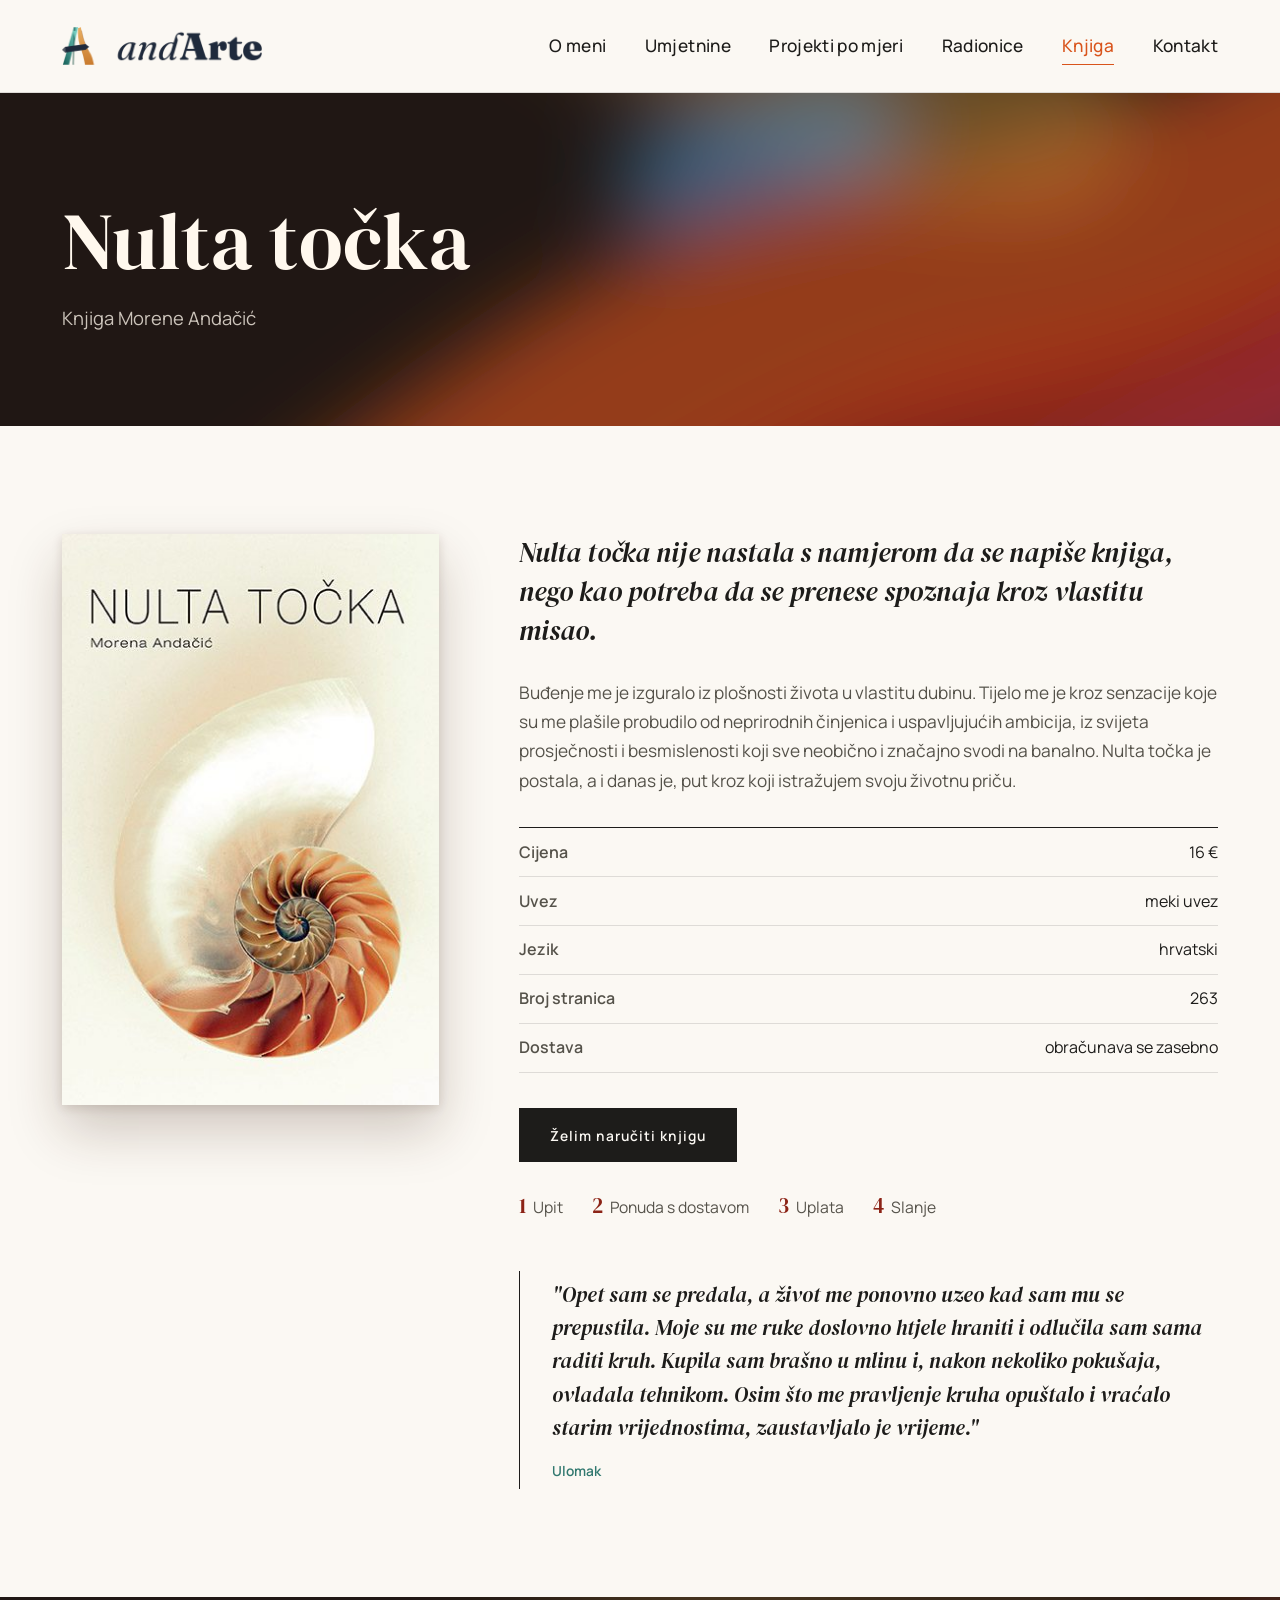
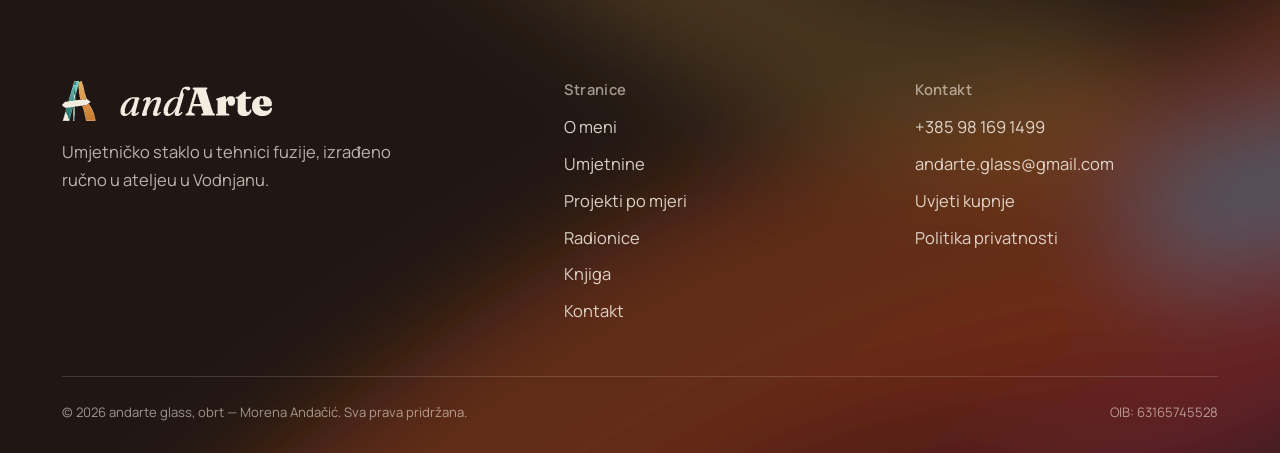
==== knjiga.html @ a436f2ca "added website files" ====
<!doctype html>
<html lang="hr">
<head>
<meta charset="UTF-8">
<meta name="viewport" content="width=device-width, initial-scale=1">
<title>Knjiga Nulta točka — andARTE</title>
<meta name="description" content="andARTE — umjetničko staklo u tehnici fuzije, Morena Andačić">
<link rel="icon" href="favicon.ico" sizes="any">
<link rel="apple-touch-icon" href="images/apple-touch-icon.png">
<link rel="preconnect" href="https://fonts.googleapis.com">
<link rel="preconnect" href="https://fonts.gstatic.com" crossorigin>
<link href="https://fonts.googleapis.com/css2?family=DM+Serif+Display:ital@0;1&family=Manrope:wght@400;500;600;700;800&display=swap" rel="stylesheet">
<link rel="stylesheet" href="css/style.css">
</head>
<body>
<a class="skip-link" href="#main">Preskoči na sadržaj</a>
<header class="site-header">
  <div class="wrap">
    <a href="./" class="brand" aria-label="andARTE — početna"><img src="images/logo-dark.png" alt="andARTE"></a>
    <nav aria-label="Glavni izbornik">
      <ul class="nav-list" id="nav-list">
        <li><a href="o-meni.html">O meni</a></li>
        <li><a href="umjetnine.html">Umjetnine</a></li>
        <li><a href="projekti.html">Projekti po mjeri</a></li>
        <li><a href="radionice.html">Radionice</a></li>
        <li><a href="knjiga.html" aria-current="page">Knjiga</a></li>
        <li><a href="kontakt.html">Kontakt</a></li>
      </ul>
    </nav>
    <button class="hamburger" aria-label="Otvori izbornik" aria-expanded="false" aria-controls="nav-list">
      <span></span><span></span><span></span>
    </button>
  </div>
</header>

<main id="main">
  <section class="page-banner">
    <div class="wrap">
      <h1>Nulta točka</h1>
      <p class="banner-lead">Knjiga Morene Andačić</p>
    </div>
  </section>

  <section class="paper">
    <div class="wrap">
      <div class="book-wrap">
        <div class="book-cover">
          <img src="images/book.jpg" alt="Naslovnica knjige Nulta točka">
        </div>
        <div>
          
          <p>Nulta točka nije nastala s namjerom da se napiše knjiga, nego kao potreba da se prenese spoznaja kroz vlastitu misao.</p>
          <p>Buđenje me je izguralo iz plošnosti života u vlastitu dubinu. Tijelo me je kroz senzacije koje su me plašile probudilo od neprirodnih činjenica i uspavljujućih ambicija, iz svijeta prosječnosti i besmislenosti koji sve neobično i značajno svodi na banalno. Nulta točka je postala, a i danas je, put kroz koji istražujem svoju životnu priču.</p>

          <ul class="book-facts">
            <li><b>Cijena</b> 16 €</li>
            <li><b>Uvez</b> meki uvez</li>
            <li><b>Jezik</b> hrvatski</li>
            <li><b>Broj stranica</b> 263</li>
            <li><b>Dostava</b> obračunava se zasebno</li>
          </ul>

          <a class="btn btn-primary" href="mailto:andarte.glass@gmail.com?subject=Narud%C5%BEba%20%E2%80%94%20Knjiga%20Nulta%20to%C4%8Dka&body=Pozdrav%20Morena%2C%0A%0A%C5%BDeljela%20bih%20naru%C4%8Diti%20knjigu%20%27Nulta%20to%C4%8Dka%27.%20Moja%20adresa%20za%20dostavu%3A%0A%0AHvala%21">Želim naručiti knjigu</a>

          <ol class="mini-steps" style="margin-top:1.6rem;">
            <li><b>1</b>Upit</li>
            <li><b>2</b>Ponuda s dostavom</li>
            <li><b>3</b>Uplata</li>
            <li><b>4</b>Slanje</li>
          </ol>

          <blockquote class="excerpt">
            "Opet sam se predala, a život me ponovno uzeo kad sam mu se prepustila. Moje su me ruke doslovno htjele hraniti i odlučila sam sama raditi kruh. Kupila sam brašno u mlinu i, nakon nekoliko pokušaja, ovladala tehnikom. Osim što me pravljenje kruha opuštalo i vraćalo starim vrijednostima, zaustavljalo je vrijeme."
            <cite>Ulomak</cite>
          </blockquote>
        </div>
      </div>
    </div>
  </section>

</main>

<footer class="site-footer">
  <div class="wrap">
    <div class="footer-grid">
      <div class="footer-brand">
        <img src="images/logo-light.png" alt="andARTE">
        <p>Umjetničko staklo u tehnici fuzije, izrađeno ručno u ateljeu u Vodnjanu.</p>
      </div>
      <div class="footer-col">
        <h2>Stranice</h2>
        <ul>
          <li><a href="o-meni.html">O meni</a></li>
          <li><a href="umjetnine.html">Umjetnine</a></li>
          <li><a href="projekti.html">Projekti po mjeri</a></li>
          <li><a href="radionice.html">Radionice</a></li>
          <li><a href="knjiga.html">Knjiga</a></li>
          <li><a href="kontakt.html">Kontakt</a></li>
        </ul>
      </div>
      <div class="footer-col">
        <h2>Kontakt</h2>
        <ul>
          <li><a href="tel:+385981691499">+385 98 169 1499</a></li>
          <li><a href="mailto:andarte.glass@gmail.com">andarte.glass@gmail.com</a></li>
          <li><a href="terms.html">Uvjeti kupnje</a></li>
          <li><a href="privacy.html">Politika privatnosti</a></li>
        </ul>
      </div>
    </div>
    <div class="footer-bottom">
      <span>&copy; <span id="year">2026</span> andarte glass, obrt — Morena Andačić. Sva prava pridržana.</span>
      <span>OIB: 63165745528</span>
    </div>
  </div>
</footer>

<script src="js/script.js"></script>
</body>
</html>
---- css/style.css ----
/* ===== andARTE — Morena Andačić, umjetničko staklo =====
   Light and elegant base (paper + cream) with the glass colours used as
   accents: molten orange, oxblood, gold and the original teal. */

:root{
  --paper: #FBF8F3;
  --cream: #F3ECE1;
  --white: #FFFFFD;
  --ink: #1D1C1A;
  --ink-soft: #55524A;
  --teal: #31786F;
  --molten: #D9541C;
  --oxblood: #8C2316;
  --gold: #C9973A;
  --night: #201714;          /* used only for the footer and photo backdrops */
  --ivory: #F6EFE4;
  --line: rgba(29,28,26,0.13);
  --serif: "DM Serif Display", "Iowan Old Style", Georgia, serif;
  --sans: "Manrope", -apple-system, BlinkMacSystemFont, "Segoe UI", sans-serif;
  --maxw: 1220px;
  --header-h: 92px;
}

*, *::before, *::after{ box-sizing: border-box; }
html{ scroll-behavior: smooth; }
body{
  margin:0; background: var(--paper); color: var(--ink);
  font-family: var(--sans); font-size: 16.5px; line-height: 1.7;
  -webkit-font-smoothing: antialiased;
}
img{ max-width:100%; display:block; }
a{ color: inherit; text-decoration:none; }
ul, ol{ margin:0; padding:0; list-style:none; }
h1,h2,h3,h4{ font-family: var(--serif); font-weight: 400; line-height: 1.12; margin: 0 0 .5em; letter-spacing: .2px; }
p{ margin: 0 0 1em; color: var(--ink-soft); }
.wrap{ max-width: var(--maxw); margin: 0 auto; padding: 0 32px; }
section{ padding: 96px 0; }
:focus-visible{ outline: 2px solid var(--molten); outline-offset: 3px; }
.visually-hidden{ position:absolute; width:1px; height:1px; overflow:hidden; clip:rect(0 0 0 0); white-space:nowrap; }
.paper{ background: var(--paper); }

/* ===== Buttons ===== */
.btn{
  display:inline-flex; align-items:center; justify-content:center; gap:.5em;
  padding: .95em 1.9em; border-radius: 3px; border: 1px solid transparent;
  font-family: var(--sans); font-weight: 700; font-size: .93rem; letter-spacing: .02em;
  cursor:pointer; white-space:nowrap;
  transition: background-color .2s ease, color .2s ease, border-color .2s ease;
}
.btn-molten, .btn-accent, .btn-primary{ background: var(--molten); color: #fff; }
.btn-molten:hover, .btn-accent:hover, .btn-primary:hover{ background: var(--oxblood); }
.btn-ghost{ border-color: rgba(246,239,228,.75); color: var(--ivory); }
.btn-ghost:hover{ background: var(--ivory); color: var(--ink); }
.btn-outline{ border-color: var(--ink); color: var(--ink); background: transparent; }
.btn-outline:hover{ background: var(--ink); color: var(--paper); }
.btn-sm{ padding: .7em 1.2em; font-size: .86rem; }
.btn-block{ width:100%; }
.link-arrow{ display:inline-block; font-weight:700; color: var(--molten); border-bottom: 2px solid currentColor; padding-bottom: 1px; }
.link-arrow:hover{ color: var(--oxblood); }

/* ===== Header ===== */
.skip-link{ position:absolute; left:-999px; top:0; background: var(--molten); color:#fff; padding:.8em 1.2em; z-index:2000; }
.skip-link:focus{ left:12px; top:12px; }

.site-header{
  position: sticky; top:0; z-index: 500;
  background: rgba(251,248,243,.97);
  border-bottom: 1px solid var(--line);
}
.site-header .wrap{ display:flex; align-items:center; justify-content:space-between; height: var(--header-h); }
.brand img{ height: 38px; width:auto; }
.nav-list{ display:flex; align-items:center; gap: 2.4rem; }
.nav-list a{
  font-size: 1.08rem; font-weight: 600; letter-spacing: .01em; color: var(--ink);
  position:relative; padding: 8px 0; transition: color .2s ease;
}
.nav-list a::after{
  content:""; position:absolute; left:0; right:0; bottom:0; height:2px;
  background: var(--molten); transform: scaleX(0); transform-origin:left; transition: transform .25s ease;
}
.nav-list a:hover{ color: var(--molten); }
.nav-list a:hover::after, .nav-list a[aria-current="page"]::after{ transform: scaleX(1); }
.nav-list a[aria-current="page"]{ color: var(--molten); }

/* on top of the hero photo */
.site-header.over-hero{
  position: absolute; left:0; right:0; border-bottom: none;
  background: linear-gradient(to bottom, rgba(14,8,6,.78) 0%, rgba(14,8,6,.45) 60%, rgba(14,8,6,0) 100%);
}
.site-header.over-hero .nav-list a{ color: #FFF8EE; text-shadow: 0 1px 10px rgba(0,0,0,.6); }
.site-header.over-hero .nav-list a:hover{ color: #FFC58A; }
.site-header.over-hero .hamburger span{ background: #FFF8EE; }

.hamburger{ display:none; flex-direction:column; gap:6px; background:none; border:none; cursor:pointer; padding:10px; }
.hamburger span{ width:28px; height:2px; background: var(--ink); display:block; transition: transform .25s ease, opacity .2s ease; }
.hamburger[aria-expanded="true"] span:nth-child(1){ transform: translateY(8px) rotate(45deg); }
.hamburger[aria-expanded="true"] span:nth-child(2){ opacity:0; }
.hamburger[aria-expanded="true"] span:nth-child(3){ transform: translateY(-8px) rotate(-45deg); }

@media (max-width: 1080px){ .nav-list{ gap: 1.7rem; } .nav-list a{ font-size: 1rem; } }
@media (max-width: 920px){
  :root{ --header-h: 78px; }
  .brand img{ height: 32px; }
  .hamburger{ display:flex; }
  .nav-list{
    position: fixed; inset: var(--header-h) 0 0 0;
    background: var(--paper) url("../images/swoosh-light.svg") right bottom / 160% auto no-repeat;
    flex-direction: column; align-items:flex-start; padding: 2.4rem 32px; gap: 1.3rem;
    transform: translateX(100%); visibility:hidden; transition: transform .3s ease, visibility .3s;
    overflow-y:auto;
  }
  .nav-list.is-open{ transform: translateX(0); visibility: visible; }
  .nav-list a, .site-header.over-hero .nav-list a{ font-family: var(--serif); font-weight: 400; font-size: 2rem; color: var(--ink); text-shadow:none; }
  .site-header.over-hero:has(.nav-list.is-open){ background: var(--night); }
}

/* ===== Hero (home) — the glass close-up ===== */
.hero{
  position: relative; overflow:hidden;
  min-height: 100vh; min-height: 100svh;
  display:flex; align-items:center;
  padding: calc(var(--header-h) + 40px) 0 80px;
  background: var(--night); color: var(--ivory);
}
.hero-bg{
  position:absolute; inset:0;
  background:
    linear-gradient(90deg, rgba(10,5,4,.6) 0%, rgba(10,5,4,.35) 42%, rgba(10,5,4,0) 68%),
    linear-gradient(0deg, rgba(10,5,4,.5) 0%, rgba(10,5,4,0) 30%),
    url("../images/hero-strip-1.jpg") 22% 62% / cover no-repeat;
  animation: kiln-settle 2.4s cubic-bezier(.2,.7,.2,1) both;
}
.hero .wrap{ position:relative; width:100%; }
.hero-copy{ max-width: 600px; animation: rise 1.4s .5s cubic-bezier(.2,.7,.2,1) both; }
.hero h1{
  font-size: clamp(4rem, 9vw, 8.2rem); line-height: .95; letter-spacing: -.005em;
  margin: 0 0 .25em; color: #FFF8EE;
  text-shadow: 0 2px 30px rgba(10,5,4,.55), 0 0 2px rgba(10,5,4,.4);
}
.hero-sub{ font-size: 1.15rem; font-weight: 600; letter-spacing: .04em; color: #F1C27A; margin-bottom: 1.4em; }
.hero-intro{ font-size: 1.12rem; line-height: 1.75; color: rgba(255,248,238,.9); max-width: 44ch; }
.hero-actions{ display:flex; flex-wrap:wrap; gap: 14px; margin-top: 2.2rem; }
@keyframes kiln-settle{ from{ transform: scale(1.08); filter: brightness(.6) saturate(.8); } to{ transform:none; filter:none; } }
@keyframes rise{ from{ opacity:0; transform: translateY(24px); } to{ opacity:1; transform:none; } }
@media (max-width: 720px){
  .hero{ align-items:flex-end; padding-bottom: 56px; }
  .hero-bg{
    background:
      linear-gradient(0deg, rgba(10,5,4,.85) 0%, rgba(10,5,4,.35) 55%, rgba(10,5,4,.15) 100%),
      url("../images/hero-strip-1.jpg") 26% 60% / cover no-repeat;
  }
}

/* ===== Page banner: light paper with colour swooshes ===== */
.page-banner{
  padding: 96px 0 84px;
  background: var(--paper) url("../images/swoosh-light.svg") right center / cover no-repeat;
  border-bottom: 1px solid var(--line);
}
.page-banner h1{ font-size: clamp(2.8rem, 6.5vw, 5rem); color: var(--ink); margin: 0; }
.banner-lead{ font-size: 1.15rem; color: var(--ink-soft); max-width: 50ch; margin: 1rem 0 0; }
@media (max-width: 720px){
  .page-banner{ padding: 64px 0 56px; background-size: 260% auto; background-position: 70% bottom; }
}

/* ===== Home ===== */
.home-about-grid{ display:grid; grid-template-columns: .8fr 1.2fr; gap: 5rem; align-items:center; }
.home-about-photo{ margin:0; }
.home-about-photo img{ width:100%; aspect-ratio: 4/5; object-fit:cover; border-radius: 3px; }
.home-about h2{ font-size: clamp(2.3rem, 4.2vw, 3.4rem); }
.home-about p{ font-size: 1.1rem; max-width: 50ch; }
.home-tiles{ background: var(--cream); }
.tiles{ display:grid; grid-template-columns: repeat(4, 1fr); gap: 28px; }
.tile{ display:block; }
.tile-img{ overflow:hidden; aspect-ratio: 3/4; margin-bottom: 1.1rem; border-radius: 3px; background: var(--paper); }
.tile-img img{ width:100%; height:100%; object-fit:cover; transition: transform .7s cubic-bezier(.2,.7,.2,1); }
.tile:hover .tile-img img{ transform: scale(1.05); }
.tile h3{ font-size: 1.6rem; color: var(--ink); margin-bottom: .3em; transition: color .2s ease; }
.tile:hover h3{ color: var(--molten); }
.tile p{ font-size: .96rem; margin:0; }
@media (max-width: 1000px){ .tiles{ grid-template-columns: repeat(2,1fr); gap: 40px 28px; } .home-about-grid{ gap: 3rem; } }
@media (max-width: 720px){ .home-about-grid{ grid-template-columns: 1fr; } .home-about-photo{ max-width: 380px; } }
@media (max-width: 520px){ .tiles{ grid-template-columns: 1fr; } .tile-img{ aspect-ratio: 4/3; } }

/* ===== O meni ===== */
.about-grid{ display:grid; grid-template-columns: 1fr 1fr; gap: 5rem; align-items:center; }
.about-text p{ font-size: 1.08rem; }
.about-text p:first-child{ font-family: var(--serif); font-size: 1.55rem; line-height: 1.45; color: var(--ink); }
.about-photos{ display:grid; grid-template-columns: 1fr 1fr; gap: 14px; }
.about-photos img{ width:100%; height:100%; object-fit:cover; aspect-ratio: 3/4; border-radius: 3px; }
.about-photos a:nth-child(2){ margin-top: 2.6rem; }
.about-photos a:nth-child(4){ margin-top: -2.6rem; }
@media (max-width: 900px){
  .about-grid{ grid-template-columns: 1fr; gap: 3rem; }
  .about-photos a:nth-child(2), .about-photos a:nth-child(4){ margin-top: 0; }
}

/* ===== Umjetnine ===== */
.steps-band{ padding: 60px 0; background: var(--paper); }
.buy-steps{ display:grid; grid-template-columns: repeat(4, 1fr); gap: 2rem; }
.buy-steps li{ padding-top: 1rem; border-top: 2px solid var(--ink); }
.buy-steps .num{ display:block; font-family: var(--serif); font-size: 2.3rem; line-height:1; color: var(--molten); margin-bottom: .5rem; }
.buy-steps p{ margin:0; font-size: .98rem; color: var(--ink); }
@media (max-width: 860px){ .buy-steps{ grid-template-columns: repeat(2, 1fr); } }
@media (max-width: 480px){ .buy-steps{ grid-template-columns: 1fr; gap: 1.4rem; } }

.art-section{ background: var(--cream); }
.price-note{
  display:inline-block; font-size: .92rem; color: var(--ink-soft); margin: 0 0 2.4rem;
  padding: .6em 1em; background: var(--paper); border-left: 3px solid var(--molten);
}
.art-grid{ display:grid; grid-template-columns: repeat(3, 1fr); gap: 2.2rem; }
.art-card{
  display:flex; flex-direction:column; background: var(--white);
  border-radius: 3px; overflow:hidden; box-shadow: 0 1px 0 var(--line), 0 10px 30px rgba(60,30,15,.06);
}
.art-media{ position:relative; display:block; aspect-ratio: 4/5; overflow:hidden; background: var(--cream); cursor: zoom-in; }
.art-media img{ width:100%; height:100%; object-fit:cover; transition: transform .7s cubic-bezier(.2,.7,.2,1); }
.art-media:hover img{ transform: scale(1.04); }
.art-media .count{ position:absolute; bottom:12px; right:12px; background: rgba(29,28,26,.72); color:#fff; font-size:.75rem; padding:.2em .7em; border-radius: 20px; }
.art-badge{ position:absolute; top:14px; left:14px; background: var(--molten); color:#fff; font-size:.74rem; font-weight:700; letter-spacing:.04em; padding:.3em .8em; border-radius: 20px; }
.art-body{ padding: 1.3rem 1.4rem 1.5rem; display:flex; flex-direction:column; gap:.3rem; flex:1; }
.art-body h3{ font-size: 1.45rem; margin:0; }
.art-dims{ font-size: .86rem; color: var(--ink-soft); }
.art-price{ font-family: var(--serif); font-size: 1.4rem; color: var(--teal); margin-top: .2rem; }
.art-price.sold{ font-family: var(--sans); font-size: .9rem; font-weight: 700; letter-spacing: .04em; color: var(--molten); }
.art-body .art-price + .btn{ margin-top: 1rem; }
@media (max-width: 980px){ .art-grid{ grid-template-columns: repeat(2, 1fr); } }
@media (max-width: 600px){ .art-grid{ grid-template-columns: 1fr; } }

/* ===== Projekti: one frame, sliding photos ===== */
.slider{ outline: none; }
.slider-viewport{ position:relative; overflow:hidden; aspect-ratio: 16/9; max-height: 78vh; width:100%; background: var(--night); border-radius: 3px; touch-action: pan-y; }
.slider-track{ display:flex; height:100%; transition: transform .7s cubic-bezier(.65,.05,.25,1); }
.slide{ position:relative; flex: 0 0 100%; height:100%; margin:0; overflow:hidden; cursor: zoom-in; }
.slide-blur{ position:absolute; inset:-40px; background-position:center; background-size:cover; background-repeat:no-repeat; filter: blur(28px) brightness(.55) saturate(1.2); }
.slide img{ position:relative; width:100%; height:100%; object-fit: contain; }
.slider-btn{
  position:absolute; top:50%; transform: translateY(-50%);
  width:54px; height:54px; border-radius:50%; border:none;
  background: rgba(251,248,243,.9); color: var(--ink);
  font-size: 2rem; line-height:1; cursor:pointer; display:flex; align-items:center; justify-content:center; padding-bottom: 4px;
  box-shadow: 0 4px 16px rgba(0,0,0,.2); transition: background-color .2s ease, color .2s ease;
}
.slider-btn:hover{ background: var(--molten); color:#fff; }
.slider-btn.prev{ left: 20px; }
.slider-btn.next{ right: 20px; }
.slider-foot{ display:flex; align-items:center; justify-content:space-between; gap: 1rem; padding-top: 1rem; }
.slider-count{ font-family: var(--serif); font-size: 1.2rem; white-space: nowrap; }
.slider-dots{ display:flex; flex-wrap:wrap; gap: 8px; }
.dot{ width: 26px; height: 3px; padding:0; border:none; background: var(--line); cursor:pointer; transition: background-color .25s ease, width .25s ease; }
.dot.is-active{ background: var(--molten); width: 44px; }
.dot:hover{ background: var(--ink-soft); }
@media (max-width: 720px){
  .slider-viewport{ aspect-ratio: 4/3; }
  .slider-btn{ width:42px; height:42px; font-size:1.6rem; }
  .slider-btn.prev{ left: 10px; } .slider-btn.next{ right: 10px; }
  .slider-dots{ display:none; }
}

.custom-text{ max-width: 780px; margin: 64px auto 0; }
.custom-text p{ font-size: 1.08rem; }
.custom-text p:first-of-type{ font-family: var(--serif); font-size: 1.5rem; line-height: 1.45; color: var(--ink); }
.custom-text .btn{ margin-top: .6rem; }
.steps-title{ font-family: var(--serif); font-size: 1.5rem; margin: 2.8rem 0 0; color: var(--ink); }
.custom-steps{ display:grid; grid-template-columns: repeat(5, 1fr); gap: 1rem; margin-top: 1.3rem; counter-reset: step; }
.custom-steps li{ border-top: 2px solid var(--ink); padding-top: .9rem; }
.custom-steps li::before{ counter-increment: step; content: counter(step); display:block; font-family: var(--serif); font-size: 1.9rem; line-height:1; color: var(--molten); margin-bottom:.4rem; }
.custom-steps li span{ font-size: .96rem; color: var(--ink); }
@media (max-width: 720px){ .custom-steps{ grid-template-columns: repeat(2, 1fr); row-gap: 1.6rem; } .custom-text{ margin-top: 48px; } }

/* ===== Radionice ===== */
.workshop-card{ display:grid; grid-template-columns: 1fr 1.05fr; gap: 4.5rem; align-items:start; }
.workshop-card + .workshop-card{ margin-top: 96px; }
.workshop-media img{ width:100%; aspect-ratio: 4/5; object-fit: cover; border-radius: 3px; position: sticky; top: calc(var(--header-h) + 24px); }
.workshop-card h3{ font-size: clamp(1.9rem, 3.2vw, 2.5rem); }
.workshop-card p{ font-size: 1.05rem; }
.workshop-meta{ display:flex; flex-wrap:wrap; gap: 1rem 2.4rem; margin: 1.5rem 0; font-size: .98rem; color: var(--ink); }
.workshop-meta div strong{ display:block; font-weight: 700; font-size: .86rem; color: var(--teal); margin-bottom: .1em; }
.workshop-price-table{ width:100%; border-collapse: collapse; margin: 1.5rem 0 2rem; font-size: 1rem; }
.workshop-price-table td{ padding: .75em 0; border-bottom: 1px solid var(--line); color: var(--ink); }
.workshop-price-table tr:first-child td{ border-top: 2px solid var(--ink); }
.workshop-price-table td:last-child{ text-align:right; font-family: var(--serif); font-size: 1.2rem; color: var(--teal); white-space: nowrap; padding-left: 1rem; }
.mini-steps{ display:flex; flex-wrap:wrap; gap: .5rem 1.8rem; margin: 1rem 0 2rem; }
.mini-steps li{ font-size: .98rem; color: var(--ink-soft); }
.mini-steps li b{ font-family: var(--serif); font-weight: 400; font-size: 1.3rem; color: var(--molten); margin-right: .35em; }

/* second workshop has no photo yet: it sits on a soft colour swoosh instead */
.workshop-card.no-photo{
  grid-template-columns: 1fr;
  background:
    linear-gradient(90deg, var(--cream) 0%, var(--cream) 48%, rgba(243,236,225,0) 78%),
    var(--cream) url("../images/swoosh-light.svg") right bottom / cover no-repeat;
  border-radius: 3px; padding: clamp(36px, 6vw, 80px);
}
.workshop-card.no-photo > div{ max-width: 720px; }
.workshop-card.no-photo .steps-title{ font-size: 1.35rem; margin-top: 1rem; }
@media (max-width: 900px){
  .workshop-card{ grid-template-columns: 1fr; gap: 2.4rem; }
  .workshop-media img{ position: static; aspect-ratio: 4/3; }
  .workshop-card.no-photo{ background: var(--cream); }
}

/* ===== Knjiga ===== */
.book-wrap{ display:grid; grid-template-columns: .7fr 1.3fr; gap: 5rem; align-items:start; }
.book-cover img{ border-radius: 3px; box-shadow: 0 26px 50px rgba(60,30,15,.22), 0 3px 10px rgba(60,30,15,.14); }
.book-wrap p{ font-size: 1.08rem; }
.book-wrap > div:last-child > p:first-of-type{ font-family: var(--serif); font-size: 1.5rem; line-height: 1.45; color: var(--ink); }
.book-facts{ margin: 2rem 0 2.2rem; font-size: 1rem; }
.book-facts li{ display:flex; justify-content:space-between; gap: 1rem; padding: .65em 0; border-bottom: 1px solid var(--line); color: var(--ink); }
.book-facts li:first-child{ border-top: 2px solid var(--ink); }
.book-facts li b{ font-weight: 600; color: var(--ink-soft); }
blockquote.excerpt{
  margin: 3rem 0 0; padding: 2rem 2.2rem; background: var(--cream);
  font-family: var(--serif); font-size: 1.3rem; line-height: 1.6; color: var(--ink);
  border-left: 4px solid var(--molten); border-radius: 0 3px 3px 0;
}
blockquote.excerpt cite{ display:block; font-family: var(--sans); font-style: normal; font-size: .86rem; font-weight: 600; color: var(--teal); margin-top: 1rem; }
@media (max-width: 860px){ .book-wrap{ grid-template-columns: 1fr; gap: 3rem; } .book-cover img{ max-width: 260px; } }

/* ===== Kontakt ===== */
.contact-wrap{ display:grid; grid-template-columns: .85fr 1.15fr; gap: 4rem; }
.contact-card{ background: var(--white); border-radius: 3px; padding: clamp(28px, 4vw, 44px); box-shadow: 0 1px 0 var(--line), 0 10px 30px rgba(60,30,15,.06); }
.contact-card h3{ font-size: 1.7rem; margin-bottom: 1.2rem; }
.contact-line{ display:flex; align-items:center; gap: .9em; padding: .9em 0; border-bottom: 1px solid var(--line); font-size: 1.05rem; color: var(--ink); }
.contact-line:last-child{ border-bottom: none; }
.contact-line a:hover{ color: var(--molten); }
.contact-line .ic{ color: var(--molten); font-size: 1.15rem; width: 1.4em; text-align:center; }
.form-row{ display:flex; flex-direction:column; gap: .4rem; margin-bottom: 1.2rem; }
.form-row label{ font-size: .88rem; font-weight: 700; }
.form-row input, .form-row textarea, .form-row select{
  font-family: var(--sans); font-size: 1rem; padding: .8em .9em;
  border: 1px solid var(--line); border-radius: 3px; background: var(--paper); color: var(--ink);
}
.form-row textarea{ resize: vertical; min-height: 130px; }
.form-row input:focus, .form-row textarea:focus, .form-row select:focus{ outline: 2px solid var(--molten); outline-offset: 1px; }
.form-two{ display:grid; grid-template-columns: 1fr 1fr; gap: 0 1.2rem; }
@media (max-width: 900px){ .contact-wrap{ grid-template-columns: 1fr; gap: 2.4rem; } .form-two{ grid-template-columns: 1fr; } }

/* ===== Legal ===== */
.legal .wrap{ max-width: 860px; }
.legal h2{ font-size: 1.5rem; margin-top: 2em; }
.legal ul{ list-style: disc; padding-left: 1.3em; margin-bottom: 1em; }
.legal ul li{ color: var(--ink-soft); margin-bottom: .4em; }
.legal .biz-box{ background: var(--cream); border-radius: 3px; padding: 1.4rem 1.6rem; margin: 0 0 2rem; font-size: .98rem; }
.legal .biz-box div{ margin-bottom: .3em; }
.legal a{ color: var(--molten); }

/* ===== Footer: dark, with warm colour swooshes ===== */
.site-footer{
  padding: 84px 0 30px; color: var(--ivory);
  background: var(--night) url("../images/swoosh-warm.svg") right center / cover no-repeat;
}
.footer-grid{ display:grid; grid-template-columns: 1.5fr 1fr 1fr; gap: 3rem; padding-bottom: 2.6rem; border-bottom: 1px solid rgba(246,239,228,.16); }
.footer-brand img{ height: 40px; width:auto; margin-bottom: 1.1rem; }
.footer-brand p{ color: rgba(246,239,228,.72); max-width: 34ch; }
.footer-col h2{ font-family: var(--sans); font-size: .92rem; font-weight: 700; letter-spacing: .03em; color: #F1C27A; margin-bottom: 1rem; }
.footer-col li{ margin-bottom: .55rem; }
.footer-col a{ color: rgba(246,239,228,.86); }
.footer-col a:hover{ color: #fff; text-decoration: underline; text-underline-offset: 4px; }
.footer-bottom{ display:flex; justify-content:space-between; flex-wrap:wrap; gap: .6rem; padding-top: 1.5rem; font-size: .82rem; color: rgba(246,239,228,.58); }
@media (max-width: 760px){ .footer-grid{ grid-template-columns: 1fr; gap: 2rem; } .site-footer{ background-size: 300% auto; background-position: 80% bottom; } }

/* ===== Lightbox ===== */
.lightbox{ position:fixed; inset:0; background: rgba(20,14,12,.94); z-index: 1000; display:none; align-items:center; justify-content:center; padding: 4vh 3vw; }
.lightbox.is-open{ display:flex; }
.lightbox img{ max-width: 92vw; max-height: 84vh; object-fit: contain; }
.lightbox-close, .lightbox-prev, .lightbox-next{
  position:absolute; background: rgba(251,248,243,.12); color:#fff; border:none; cursor:pointer;
  border-radius: 50%; width: 48px; height: 48px; display:flex; align-items:center; justify-content:center; font-size: 1.4rem;
  transition: background-color .2s ease;
}
.lightbox-close:hover, .lightbox-prev:hover, .lightbox-next:hover{ background: var(--molten); }
.lightbox-close{ top: 22px; right: 22px; }
.lightbox-prev{ left: 18px; top: 50%; transform: translateY(-50%); }
.lightbox-next{ right: 18px; top: 50%; transform: translateY(-50%); }
.lightbox-counter{ position:absolute; bottom: 22px; left: 50%; transform: translateX(-50%); color:#fff; font-size: .85rem; opacity: .85; }

@media (max-width: 720px){
  .custom-text p:first-of-type, .about-text p:first-child, .book-wrap > div:last-child > p:first-of-type{ font-size: 1.28rem; }
}
@media (max-width: 600px){
  body{ font-size: 16px; }
  .wrap{ padding: 0 20px; }
  section{ padding: 68px 0; }
}
@media (prefers-reduced-motion: reduce){
  *, *::before, *::after{ animation: none !important; transition: none !important; }
  html{ scroll-behavior: auto; }
}

/* intro paragraphs: larger, in the body font so they stay light */
.about-text p:first-child,
.custom-text p:first-of-type,
.book-wrap > div:last-child > p:first-of-type{ font-family: var(--sans); font-weight: 500; font-size: 1.3rem; line-height: 1.6; color: var(--ink); }
@media (max-width: 720px){
  .about-text p:first-child, .custom-text p:first-of-type, .book-wrap > div:last-child > p:first-of-type{ font-size: 1.15rem; }
}
@media (max-width: 720px){
  .page-banner{
    background:
      linear-gradient(90deg, rgba(251,248,243,.92) 0%, rgba(251,248,243,.7) 60%, rgba(251,248,243,.35) 100%),
      var(--paper) url("../images/swoosh-light.svg") 70% bottom / 260% auto no-repeat;
  }
}

/* =====================================================================
   Refined pass: quieter, more gallery-like. Colour comes from the art;
   the interface steps back.
   ===================================================================== */

/* Buttons: deep ink instead of bright orange, finer lettering */
.btn{ font-weight: 600; font-size: .86rem; letter-spacing: .08em; padding: 1.05em 2.2em; border-radius: 0; }
.btn-sm{ padding: .8em 1.3em; font-size: .8rem; }
.btn-molten, .btn-accent, .btn-primary{ background: var(--ink); color: var(--paper); }
.btn-molten:hover, .btn-accent:hover, .btn-primary:hover{ background: var(--oxblood); }
.btn-outline{ border-color: rgba(29,28,26,.35); }
.btn-outline:hover{ background: var(--ink); border-color: var(--ink); }
/* on the hero photo: ivory button, outlined companion */
.hero .btn-molten{ background: #FFF8EE; color: var(--ink); }
.hero .btn-molten:hover{ background: #F1C27A; }
.hero .btn-ghost{ border-color: rgba(255,248,238,.6); }

/* Menu: lighter weight reads more refined */
.nav-list a{ font-weight: 500; letter-spacing: .02em; }
.nav-list a::after{ height: 1px; }
.link-arrow{ font-weight: 600; border-bottom-width: 1px; letter-spacing: .02em; }

/* Headings: a touch more air */
.page-banner h1{ letter-spacing: .005em; }
.page-banner{ padding: 104px 0 92px; }
section{ padding: 108px 0; }

/* Artwork cards: no boxes or shadows, just the piece and its details */
.art-section{ background: var(--paper); }
.art-grid{ gap: 64px 40px; }
.art-card{ background: transparent; box-shadow: none; border-radius: 0; overflow: visible; }
.art-media{ border-radius: 0; background: var(--cream); }
.art-body{ padding: 1.2rem 0 0; }
.art-body h3{ font-size: 1.5rem; }
.art-price{ color: var(--ink); font-size: 1.3rem; }
.art-price.sold{ color: var(--oxblood); font-weight: 600; letter-spacing: .08em; font-size: .8rem; text-transform: none; }
.art-badge{ border-radius: 0; background: rgba(251,248,243,.92); color: var(--oxblood); font-weight: 600; letter-spacing: .08em; font-size: .72rem; padding: .45em .9em; }
.art-media .count{ border-radius: 0; background: rgba(251,248,243,.88); color: var(--ink); }
.price-note{ background: none; border-left: none; padding: 0; font-size: .92rem; margin-bottom: 2.6rem; }

/* Step numbers: finer, in ink with a thin rule */
.buy-steps li, .custom-steps li{ border-top-width: 1px; }
.buy-steps .num, .custom-steps li::before{ color: var(--oxblood); font-size: 2rem; }
.mini-steps li b{ color: var(--oxblood); }
.steps-band{ border-bottom: 1px solid var(--line); }

/* Tables and facts: thin rules only */
.workshop-price-table tr:first-child td, .book-facts li:first-child{ border-top-width: 1px; }
.workshop-price-table td:last-child{ color: var(--ink); }

/* Home tiles and photos: square corners, like framed prints */
.tile-img, .home-about-photo img, .about-photos img, .workshop-media img, .slider-viewport, .book-cover img{ border-radius: 0; }
.home-tiles{ background: var(--paper); border-top: 1px solid var(--line); }

/* Slider controls: hairline circles */
.slider-btn{ background: rgba(251,248,243,.85); box-shadow: none; width: 50px; height: 50px; font-size: 1.7rem; }
.slider-btn:hover{ background: var(--ink); color: var(--paper); }
.dot.is-active{ background: var(--ink); }

/* Quote and contact: calmer surfaces */
blockquote.excerpt{ background: transparent; border-left: 1px solid var(--ink); padding: .4rem 0 .4rem 2rem; font-style: italic; border-radius: 0; }
.contact-card{ box-shadow: none; border: 1px solid var(--line); border-radius: 0; }
.contact-line .ic{ color: var(--ink-soft); }
.form-row input, .form-row textarea, .form-row select{ border-radius: 0; }
.legal .biz-box{ border-radius: 0; }
.workshop-card.no-photo{ border-radius: 0; }

/* Footer accent */
.footer-col h2{ color: rgba(246,239,228,.6); font-weight: 600; }

/* ===== Trial: dark colour band at the top of each page ===== */
.page-banner{
  background: var(--night) url("../images/swoosh-warm-strong.svg") right center / cover no-repeat;
  border-bottom: none;
  color: var(--ivory);
}
.page-banner h1{ color: #FFF8EE; }
.banner-lead{ color: rgba(246,239,228,.8); }
@media (max-width: 720px){
  .page-banner{
    background:
      linear-gradient(90deg, rgba(32,23,20,.85) 0%, rgba(32,23,20,.55) 60%, rgba(32,23,20,.2) 100%),
      var(--night) url("../images/swoosh-warm-strong.svg") 70% bottom / 260% auto no-repeat;
  }
}

/* ===== Home: photo showcase below the introduction ===== */
.showcase{ padding: 96px 0 40px; }
.showcase-head{ display:flex; align-items:baseline; justify-content:space-between; gap: 1rem; margin-bottom: 2rem; }
.showcase-head h2{ font-size: clamp(2rem, 3.6vw, 2.8rem); margin: 0; }
.showcase-grid{
  display:grid; grid-template-columns: repeat(4, 1fr); grid-template-rows: repeat(2, 1fr);
  gap: 14px; aspect-ratio: 2.1 / 1;
}
.showcase-grid a{ display:block; overflow:hidden; background: var(--cream); cursor: zoom-in; }
.showcase-grid a:first-child{ grid-column: span 2; grid-row: span 2; }
.showcase-grid img{ width:100%; height:100%; object-fit: cover; transition: transform .8s cubic-bezier(.2,.7,.2,1); }
.showcase-grid a:hover img{ transform: scale(1.04); }
.home-about + .showcase{ padding-top: 0; }
.showcase{ padding-bottom: 108px; }
@media (max-width: 760px){
  .showcase-grid{ grid-template-columns: 1fr 1fr; grid-template-rows: auto; aspect-ratio: auto; }
  .showcase-grid a{ aspect-ratio: 4/3; }
  .showcase-grid a:first-child{ grid-column: span 2; grid-row: auto; }
  .showcase-head{ flex-direction: column; align-items: flex-start; gap: .4rem; }
}

/* =====================================================================
   Signature touch: liquid glass title screen
   The photo is drawn on a canvas; the cursor pushes the glass like a
   slow, thick liquid, with a faint colour split where light bends.
   ===================================================================== */
.hero-bg{ background: url("../images/hero-strip-1.jpg") 22% 62% / cover no-repeat; }
.hero-liquid{
  position:absolute; inset:0; width:100%; height:100%; display:block;
  opacity:0; transition: opacity .8s ease;
  animation: kiln-settle 2.4s cubic-bezier(.2,.7,.2,1) both;
}
.hero-liquid.is-ready{ opacity:1; }
.hero-shade{
  position:absolute; inset:0; pointer-events:none;
  background:
    linear-gradient(90deg, rgba(10,5,4,.6) 0%, rgba(10,5,4,.35) 42%, rgba(10,5,4,0) 68%),
    linear-gradient(0deg, rgba(10,5,4,.5) 0%, rgba(10,5,4,0) 30%);
}
.hero .wrap{ z-index: 1; }
@media (max-width: 720px){
  .hero-bg{ background: url("../images/hero-strip-1.jpg") 26% 60% / cover no-repeat; }
  .hero-shade{ background: linear-gradient(0deg, rgba(10,5,4,.85) 0%, rgba(10,5,4,.35) 55%, rgba(10,5,4,.15) 100%); }
}
@media (prefers-reduced-motion: reduce){ .hero-liquid{ display:none; } }

/* catchphrase under the title */
.hero-sub{ font-family: var(--serif); font-weight: 400; font-style: italic; font-size: clamp(1.3rem, 2.1vw, 1.7rem); letter-spacing: .005em; line-height: 1.35; color: #F1C27A; max-width: 30ch; }

/* reference price (required by law) */
.art-price-ref{ font-size: .82rem; color: var(--ink-soft); margin-top: -.15rem; }
.art-body .art-price-ref + .btn{ margin-top: 1rem; }

/* hero without the intro paragraph: a little more air before the buttons */
.hero-sub{ margin-bottom: .2em; }
.hero-actions{ margin-top: 2.6rem; }

/* second workshop: a plain, light solid colour */
.workshop-card.no-photo{ background: #F2E8DA; color: var(--ink); }

/* opening lines on Knjiga and Projekti po mjeri: same serif italic as the home catchphrase */
.custom-text p:first-of-type,
.book-wrap > div:last-child > p:first-of-type{
  font-family: var(--serif); font-style: italic; font-weight: 400;
  font-size: clamp(1.4rem, 2.1vw, 1.7rem); line-height: 1.45; letter-spacing: .005em; color: var(--ink);
}
.custom-text p:first-of-type{ font-size: clamp(1.25rem, 1.6vw, 1.4rem); line-height: 1.55; }
.about-text p:first-child{
  font-family: var(--serif); font-style: italic; font-weight: 400;
  font-size: clamp(1.3rem, 1.8vw, 1.55rem); line-height: 1.5; letter-spacing: .005em; color: var(--ink);
}
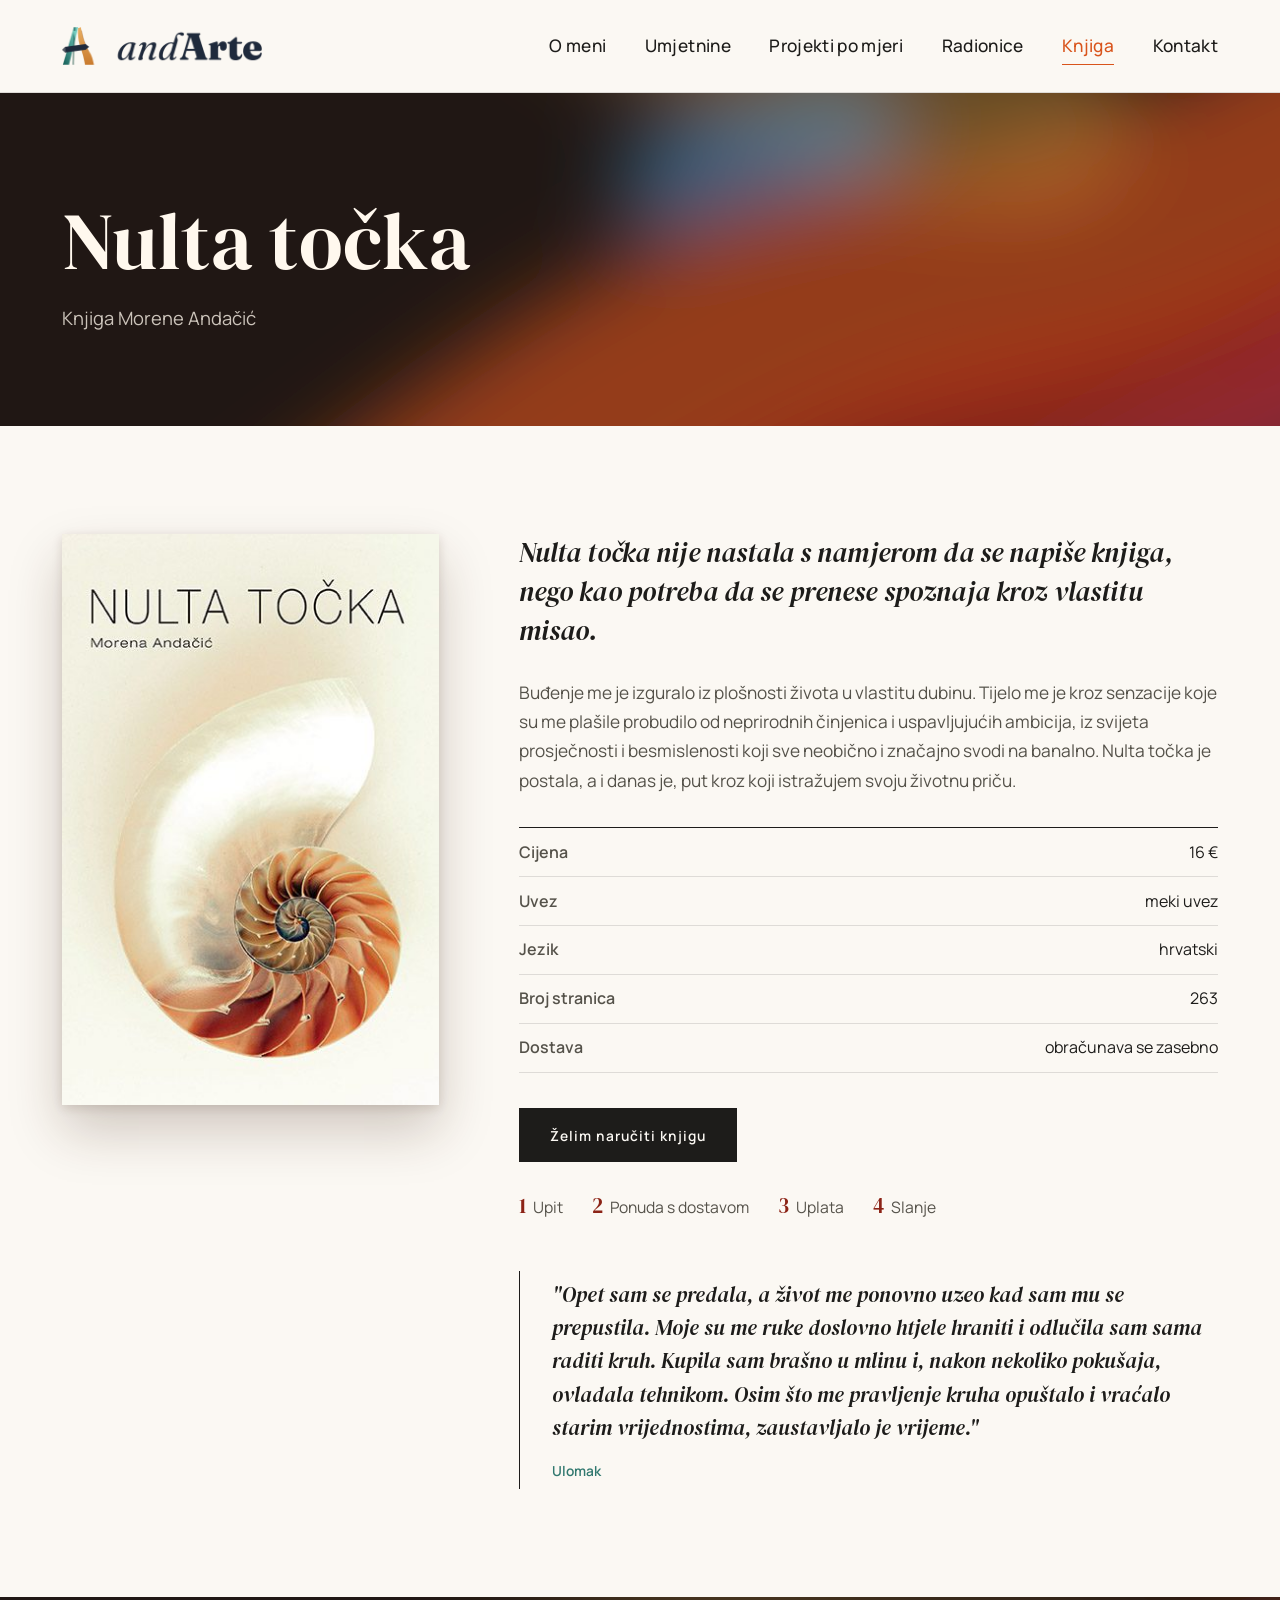
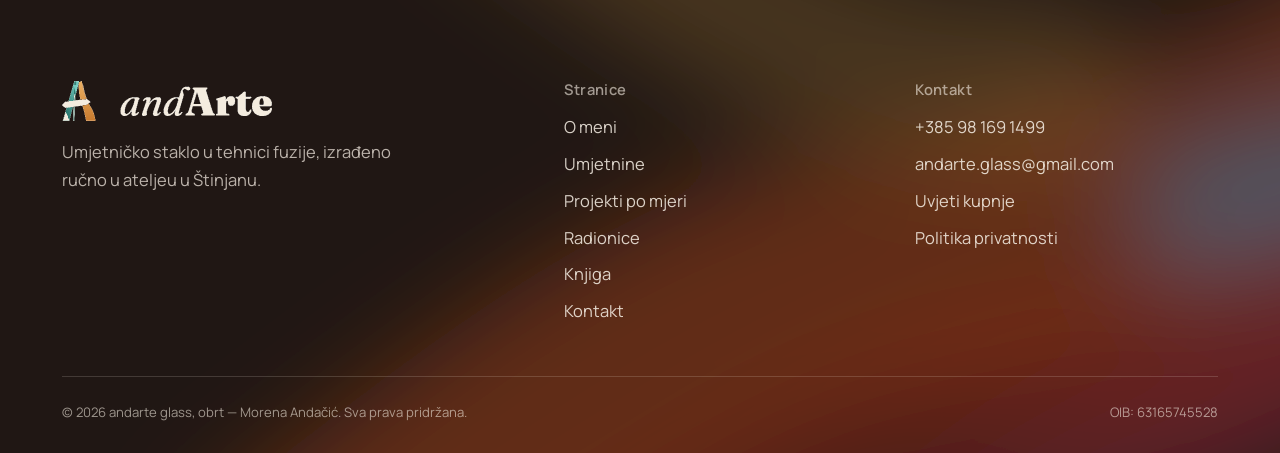
==== commit 7c6aee52: "Fix footer location to Štinjan and remove intro sentence under Radionice heading (6b082c2a1164dcceed" ====
--- a/knjiga.html
+++ b/knjiga.html
@@ -85,7 +85,7 @@
     <div class="footer-grid">
       <div class="footer-brand">
         <img src="images/logo-light.png" alt="andARTE">
-        <p>Umjetničko staklo u tehnici fuzije, izrađeno ručno u ateljeu u Vodnjanu.</p>
+        <p>Umjetničko staklo u tehnici fuzije, izrađeno ručno u ateljeu u Štinjanu.</p>
       </div>
       <div class="footer-col">
         <h2>Stranice</h2>
